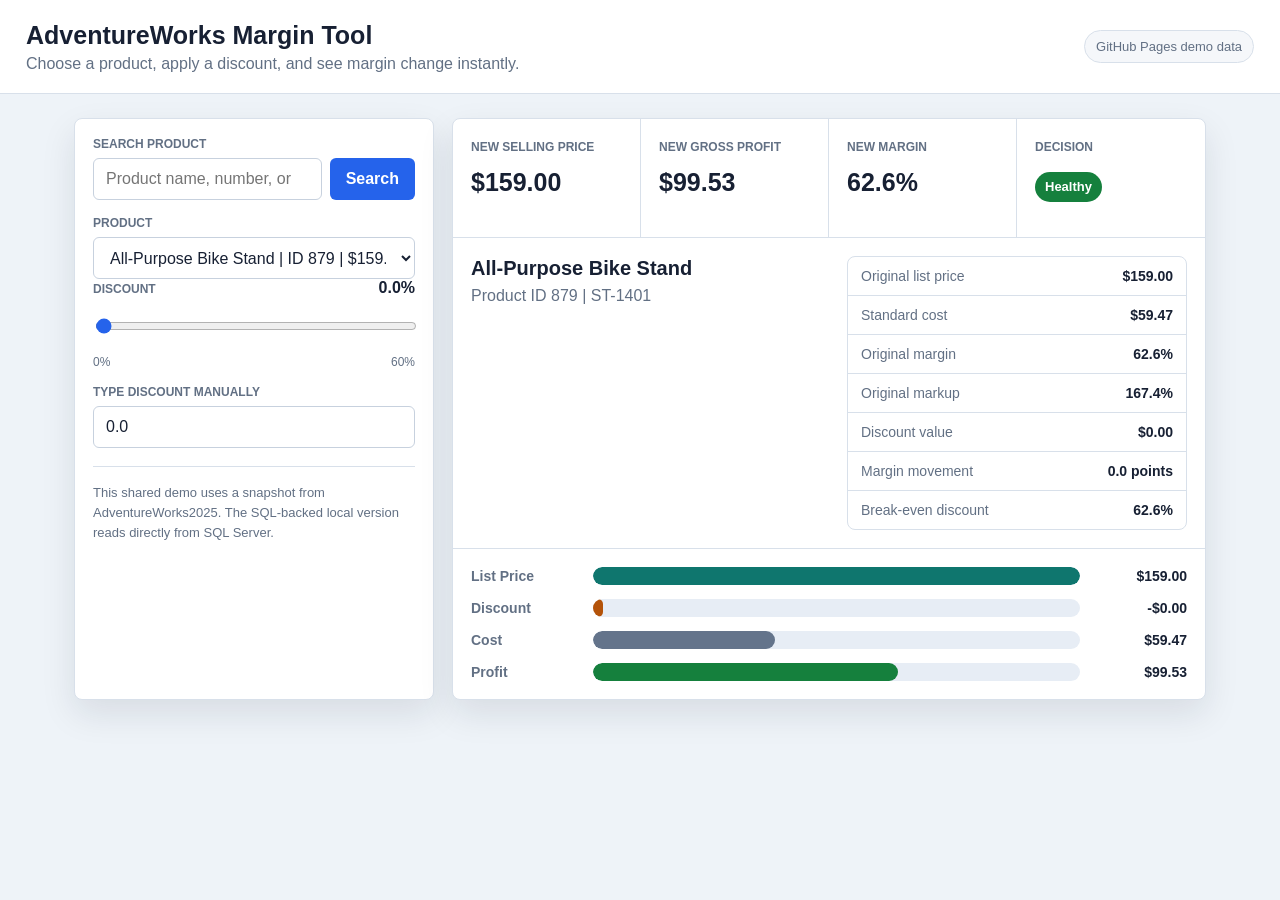
==== index.html @ d4ed869a "Add files via upload First version of margin tool" ====
<!doctype html>
<html lang="en">
<head>
  <meta charset="utf-8">
  <meta name="viewport" content="width=device-width, initial-scale=1">
  <title>AdventureWorks Margin Tool</title>
  <link rel="stylesheet" href="/styles.css">
</head>
<body>
  <div class="app">
    <header>
      <div>
        <h1>AdventureWorks Margin Tool</h1>
        <p>Choose a product, apply a discount, and see margin change instantly.</p>
      </div>
      <div class="db-badge" id="dbBadge">GitHub Pages demo data</div>
    </header>

    <main>
      <section class="controls">
        <label for="searchInput">Search product</label>
        <div class="search-row">
          <input id="searchInput" type="search" placeholder="Product name, number, or ID">
          <button id="searchButton" type="button">Search</button>
        </div>

        <label for="productSelect">Product</label>
        <select id="productSelect"></select>

        <div class="discount-header">
          <label for="discountRange">Discount</label>
          <output id="discountOutput">0.0%</output>
        </div>
        <input id="discountRange" type="range" min="0" max="60" step="0.1" value="0">
        <div class="range-scale">
          <span>0%</span>
          <span>60%</span>
        </div>

        <label for="discountInput">Type discount manually</label>
        <input id="discountInput" type="number" min="0" max="60" step="0.1" value="0">

        <div class="note">
          This shared demo uses a snapshot from AdventureWorks2025. The SQL-backed local version reads directly from SQL Server.
        </div>
      </section>

      <section class="results">
        <div class="top-grid">
          <div class="metric">
            <span>New Selling Price</span>
            <strong id="newPrice">$0.00</strong>
          </div>
          <div class="metric">
            <span>New Gross Profit</span>
            <strong id="grossProfit">$0.00</strong>
          </div>
          <div class="metric">
            <span>New Margin</span>
            <strong id="margin">$0.00</strong>
          </div>
          <div class="metric">
            <span>Decision</span>
            <strong><mark id="decision">Select Product</mark></strong>
          </div>
        </div>

        <div class="details">
          <div>
            <h2 id="productName">No product selected</h2>
            <p id="productMeta">Search or choose a product to begin.</p>
          </div>

          <div class="table">
            <div><span>Original list price</span><strong id="listPrice">$0.00</strong></div>
            <div><span>Standard cost</span><strong id="standardCost">$0.00</strong></div>
            <div><span>Original margin</span><strong id="originalMargin">0.0%</strong></div>
            <div><span>Original markup</span><strong id="originalMarkup">0.0%</strong></div>
            <div><span>Discount value</span><strong id="discountValue">$0.00</strong></div>
            <div><span>Margin movement</span><strong id="marginMovement">0.0 points</strong></div>
            <div><span>Break-even discount</span><strong id="breakEvenDiscount">0.0%</strong></div>
          </div>
        </div>

        <div class="bars" aria-label="Margin waterfall">
          <div class="bar-row">
            <span>List Price</span>
            <div class="bar-track"><div id="priceBar" class="bar price"></div></div>
            <strong id="priceBarText">$0.00</strong>
          </div>
          <div class="bar-row">
            <span>Discount</span>
            <div class="bar-track"><div id="discountBar" class="bar discount"></div></div>
            <strong id="discountBarText">$0.00</strong>
          </div>
          <div class="bar-row">
            <span>Cost</span>
            <div class="bar-track"><div id="costBar" class="bar cost"></div></div>
            <strong id="costBarText">$0.00</strong>
          </div>
          <div class="bar-row">
            <span>Profit</span>
            <div class="bar-track"><div id="profitBar" class="bar profit"></div></div>
            <strong id="profitBarText">$0.00</strong>
          </div>
        </div>
      </section>
    </main>
  </div>

  <script src="/app.js"></script>
</body>
</html>
---- styles.css ----
:root {
  --ink: #172033;
  --muted: #627084;
  --line: #d8e0ea;
  --soft: #f5f7fa;
  --white: #ffffff;
  --blue: #2563eb;
  --teal: #0f766e;
  --green: #15803d;
  --amber: #b45309;
  --red: #b91c1c;
}

* {
  box-sizing: border-box;
}

body {
  margin: 0;
  background: #eef3f8;
  color: var(--ink);
  font-family: Arial, Helvetica, sans-serif;
}

.app {
  min-height: 100vh;
}

header {
  display: flex;
  justify-content: space-between;
  gap: 18px;
  align-items: center;
  padding: 20px 26px;
  background: var(--white);
  border-bottom: 1px solid var(--line);
}

h1,
h2,
p {
  margin: 0;
}

h1 {
  font-size: 25px;
  line-height: 1.2;
}

header p {
  margin-top: 5px;
  color: var(--muted);
}

.db-badge {
  padding: 8px 11px;
  border: 1px solid var(--line);
  border-radius: 999px;
  color: var(--muted);
  background: var(--soft);
  font-size: 13px;
  white-space: nowrap;
}

main {
  width: min(1180px, 100%);
  margin: 0 auto;
  padding: 24px;
  display: grid;
  grid-template-columns: 360px minmax(0, 1fr);
  gap: 18px;
}

section {
  background: var(--white);
  border: 1px solid var(--line);
  border-radius: 8px;
  box-shadow: 0 14px 34px rgba(23, 32, 51, 0.1);
}

.controls {
  padding: 18px;
}

label,
.discount-header label {
  display: block;
  margin: 16px 0 7px;
  color: var(--muted);
  font-size: 12px;
  font-weight: 700;
  text-transform: uppercase;
}

label:first-child {
  margin-top: 0;
}

input,
select,
button {
  height: 42px;
  font: inherit;
}

input,
select {
  width: 100%;
  border: 1px solid #c7d1de;
  border-radius: 6px;
  padding: 0 12px;
  color: var(--ink);
  background: var(--white);
}

button {
  border: 0;
  border-radius: 6px;
  padding: 0 16px;
  color: #ffffff;
  background: var(--blue);
  font-weight: 700;
  cursor: pointer;
}

.search-row {
  display: grid;
  grid-template-columns: 1fr auto;
  gap: 8px;
}

.discount-header {
  display: flex;
  justify-content: space-between;
  align-items: baseline;
}

output {
  color: var(--ink);
  font-weight: 700;
}

input[type="range"] {
  padding: 0;
  accent-color: var(--blue);
}

.range-scale {
  display: flex;
  justify-content: space-between;
  margin-top: 4px;
  color: var(--muted);
  font-size: 12px;
}

.note {
  margin-top: 18px;
  padding-top: 16px;
  border-top: 1px solid var(--line);
  color: var(--muted);
  font-size: 13px;
  line-height: 1.55;
}

.top-grid {
  display: grid;
  grid-template-columns: repeat(4, minmax(0, 1fr));
  border-bottom: 1px solid var(--line);
}

.metric {
  min-height: 118px;
  padding: 18px;
  border-right: 1px solid var(--line);
}

.metric:last-child {
  border-right: 0;
}

.metric span {
  color: var(--muted);
  font-size: 12px;
  font-weight: 700;
  text-transform: uppercase;
}

.metric strong {
  display: block;
  margin-top: 14px;
  font-size: 25px;
  line-height: 1.1;
}

mark {
  display: inline-flex;
  align-items: center;
  min-height: 30px;
  padding: 0 10px;
  border-radius: 999px;
  color: #ffffff;
  background: #64748b;
  font-size: 13px;
  font-weight: 700;
}

mark.good {
  background: var(--green);
}

mark.review {
  background: var(--amber);
}

mark.bad {
  background: var(--red);
}

.details {
  padding: 18px;
  display: grid;
  grid-template-columns: 1fr 340px;
  gap: 18px;
  border-bottom: 1px solid var(--line);
}

h2 {
  font-size: 20px;
  line-height: 1.25;
}

#productMeta {
  margin-top: 6px;
  color: var(--muted);
}

.table {
  border: 1px solid var(--line);
  border-radius: 8px;
  overflow: hidden;
}

.table div {
  display: flex;
  justify-content: space-between;
  gap: 12px;
  padding: 11px 13px;
  border-bottom: 1px solid var(--line);
  font-size: 14px;
}

.table div:last-child {
  border-bottom: 0;
}

.table span {
  color: var(--muted);
}

.table strong {
  text-align: right;
  font-variant-numeric: tabular-nums;
}

.bars {
  padding: 18px;
  display: grid;
  gap: 14px;
}

.bar-row {
  display: grid;
  grid-template-columns: 110px 1fr 95px;
  gap: 12px;
  align-items: center;
  font-size: 14px;
}

.bar-row span {
  color: var(--muted);
  font-weight: 700;
}

.bar-track {
  height: 18px;
  background: #e7edf5;
  border-radius: 99px;
  overflow: hidden;
}

.bar {
  width: 2%;
  min-width: 2%;
  height: 100%;
  border-radius: inherit;
}

.price {
  background: var(--teal);
}

.discount {
  background: var(--amber);
}

.cost {
  background: #64748b;
}

.profit {
  background: var(--green);
}

.loss {
  background: var(--red);
}

.bar-row strong {
  text-align: right;
  font-variant-numeric: tabular-nums;
}

@media (max-width: 900px) {
  header,
  main,
  .details {
    grid-template-columns: 1fr;
  }

  header {
    align-items: flex-start;
    flex-direction: column;
  }

  .top-grid {
    grid-template-columns: repeat(2, minmax(0, 1fr));
  }
}

@media (max-width: 560px) {
  main {
    padding: 14px;
  }

  .top-grid {
    grid-template-columns: 1fr;
  }

  .metric {
    border-right: 0;
    border-bottom: 1px solid var(--line);
  }

  .metric:last-child {
    border-bottom: 0;
  }

  .search-row,
  .bar-row {
    grid-template-columns: 1fr;
  }

  .bar-row strong {
    text-align: left;
  }
}
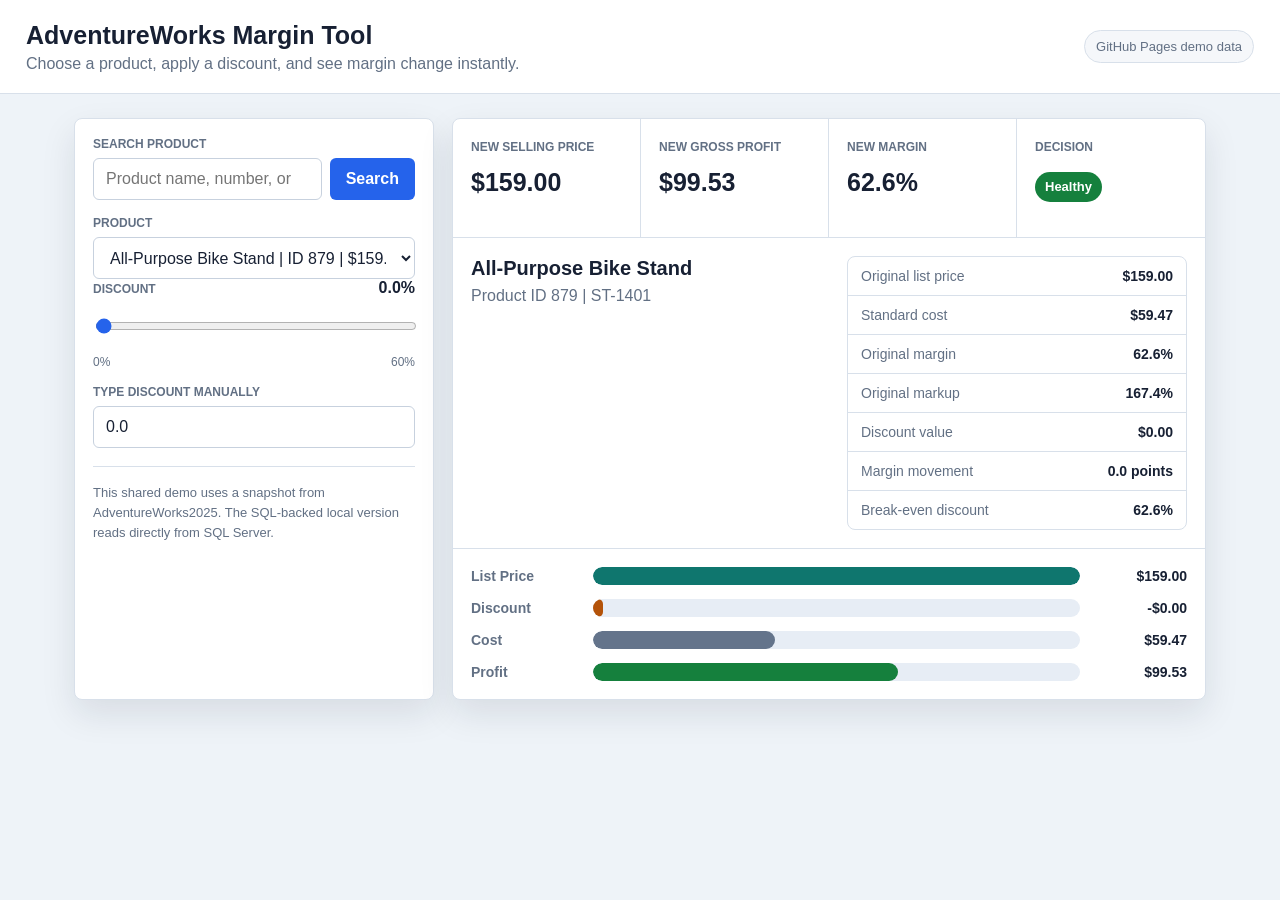
==== commit 1fb6db49: "Fix GitHub Pages asset paths" ====
--- a/index.html
+++ b/index.html
@@ -4,7 +4,7 @@
   <meta charset="utf-8">
   <meta name="viewport" content="width=device-width, initial-scale=1">
   <title>AdventureWorks Margin Tool</title>
-  <link rel="stylesheet" href="/styles.css">
+  <link rel="stylesheet" href="styles.css">
 </head>
 <body>
   <div class="app">
@@ -108,6 +108,6 @@
     </main>
   </div>
 
-  <script src="/app.js"></script>
+  <script src="app.js"></script>
 </body>
 </html>
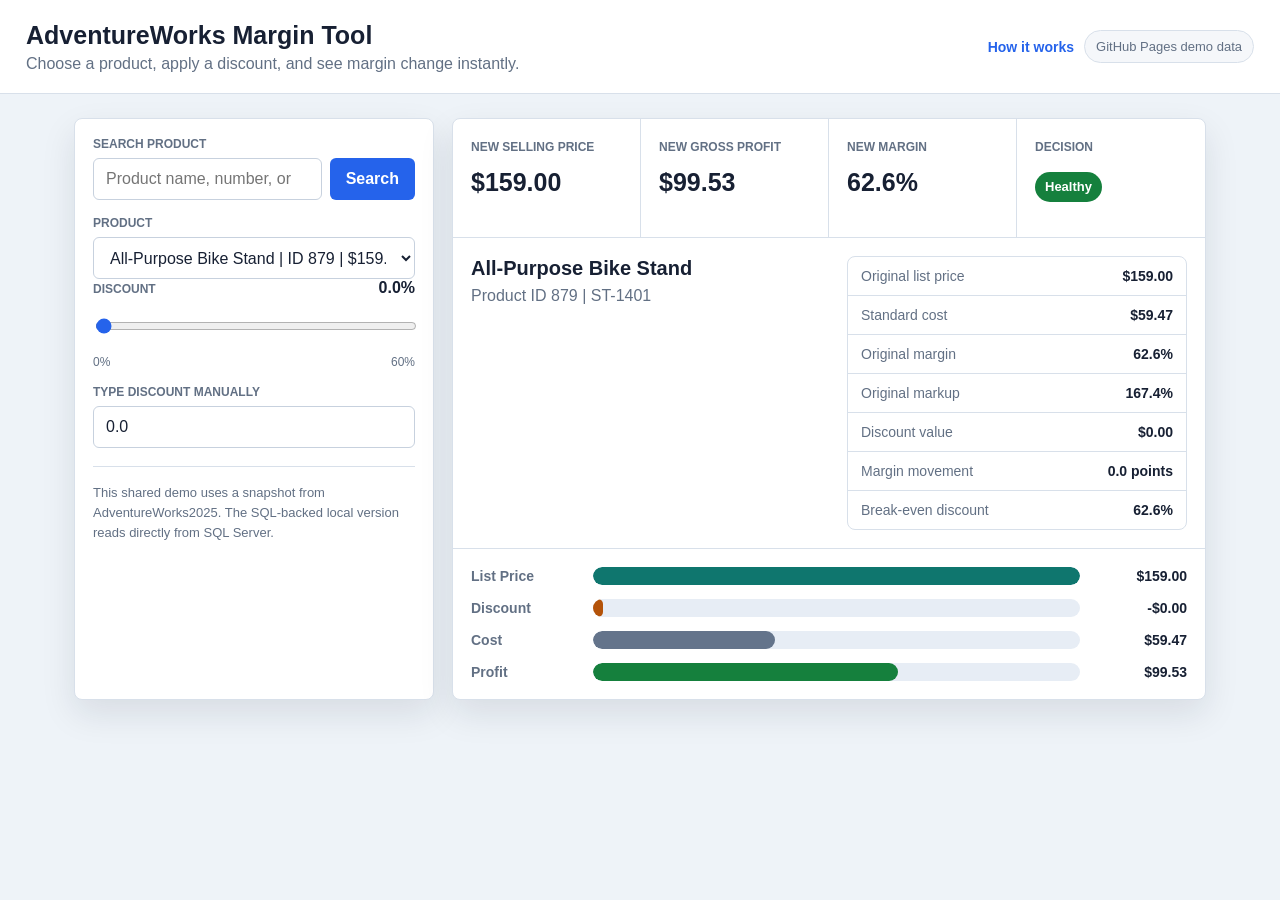
==== commit bbab4814: "Add finance-first project guide" ====
--- a/index.html
+++ b/index.html
@@ -13,7 +13,10 @@
         <h1>AdventureWorks Margin Tool</h1>
         <p>Choose a product, apply a discount, and see margin change instantly.</p>
       </div>
-      <div class="db-badge" id="dbBadge">GitHub Pages demo data</div>
+      <div class="header-actions">
+        <a class="learn-link" href="learn.html">How it works</a>
+        <div class="db-badge" id="dbBadge">GitHub Pages demo data</div>
+      </div>
     </header>
 
     <main>
--- a/styles.css
+++ b/styles.css
@@ -62,6 +62,23 @@
   white-space: nowrap;
 }
 
+.header-actions {
+  display: flex;
+  align-items: center;
+  gap: 10px;
+}
+
+.learn-link {
+  color: var(--blue);
+  font-size: 14px;
+  font-weight: 700;
+  text-decoration: none;
+}
+
+.learn-link:hover {
+  text-decoration: underline;
+}
+
 main {
   width: min(1180px, 100%);
   margin: 0 auto;
@@ -332,6 +349,10 @@
     flex-direction: column;
   }
 
+  .header-actions {
+    flex-wrap: wrap;
+  }
+
   .top-grid {
     grid-template-columns: repeat(2, minmax(0, 1fr));
   }
